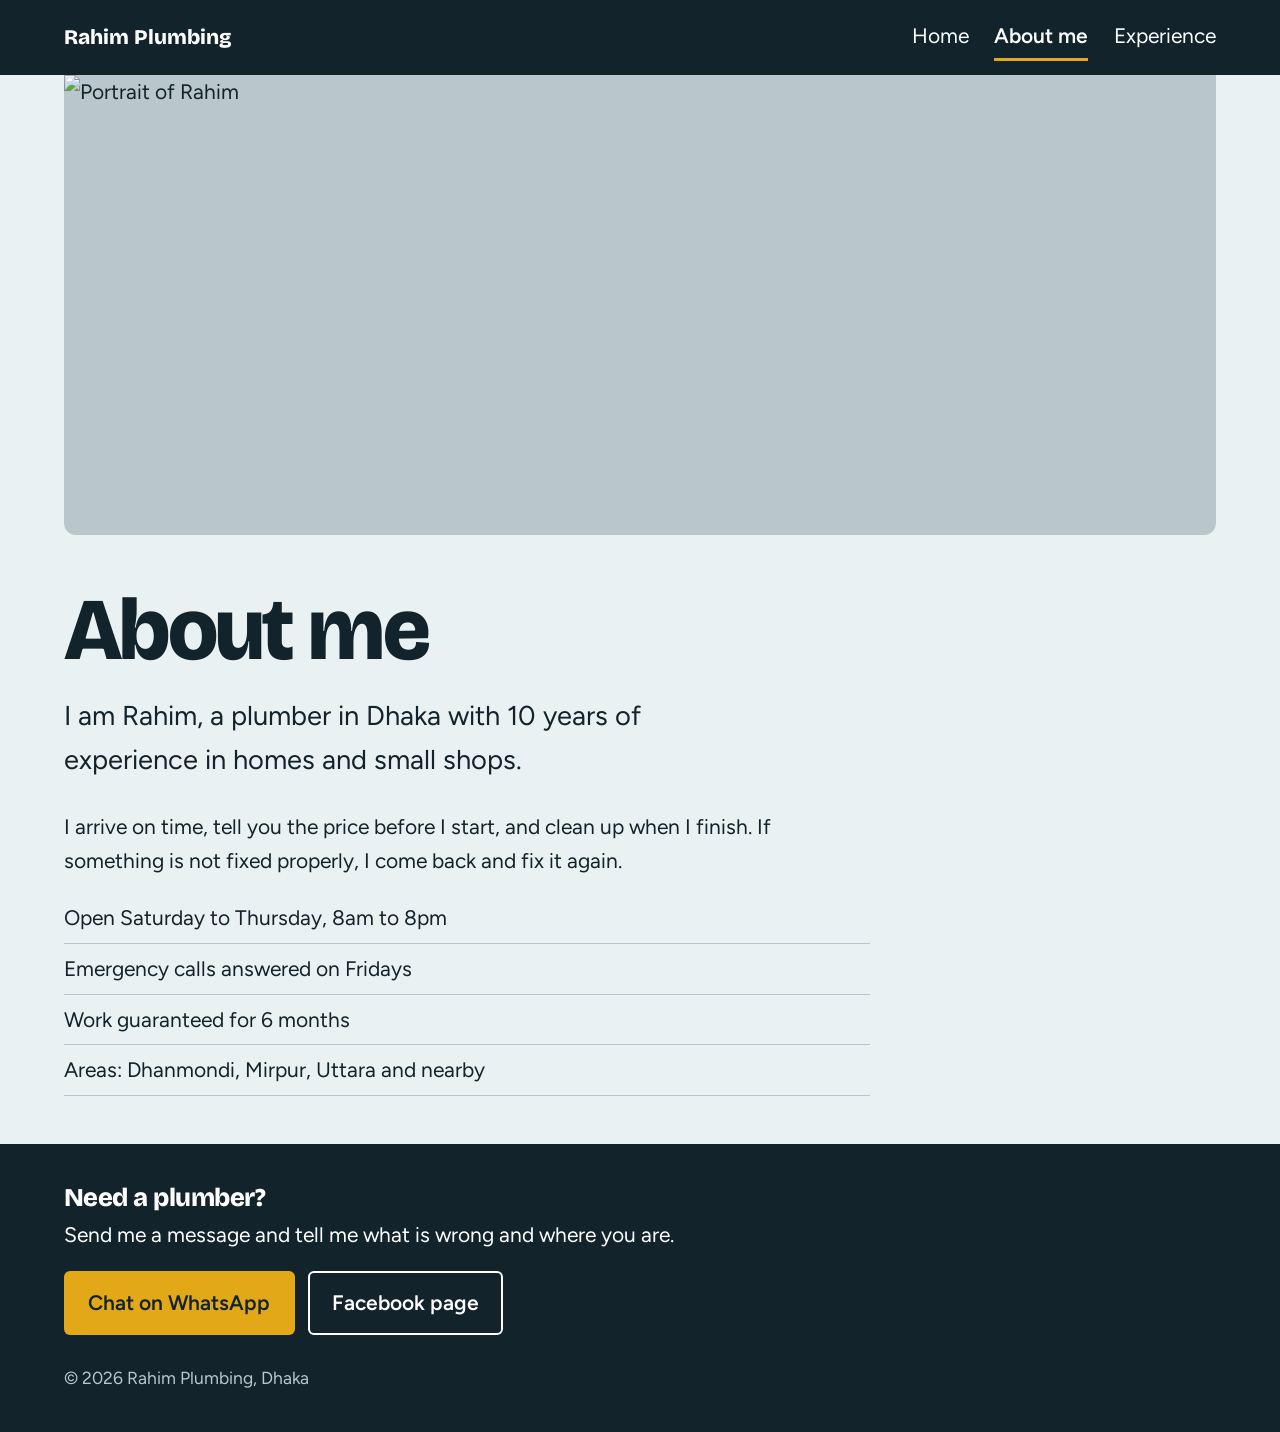
==== about.html @ c221fc40 "Add files via upload" ====
<!DOCTYPE html>
<html lang="en">
<head>
<meta charset="utf-8">
<meta name="viewport" content="width=device-width, initial-scale=1">
<title>About me | Rahim Plumbing</title>
<meta name="description" content="Plumber in Dhaka: leak repair, pipe fitting, bathroom and kitchen installation.">
<link rel="preconnect" href="https://fonts.googleapis.com">
<link rel="preconnect" href="https://fonts.gstatic.com" crossorigin>
<link href="https://fonts.googleapis.com/css2?family=Bricolage+Grotesque:opsz,wght@12..96,500;12..96,800&family=Figtree:wght@400;600&display=swap" rel="stylesheet">
<link rel="stylesheet" href="style.css">
</head>
<body>
<header>
  <a class="logo" href="index.html">Rahim Plumbing</a>
  <nav>
    <a href="index.html">Home</a>
    <a href="about.html" aria-current="page">About me</a>
    <a href="experience.html">Experience</a>
  </nav>
</header>
<main>
  <img class="photo" src="images/about.svg" alt="Portrait of Rahim">
  <section>
    <h1>About me</h1>
    <div class="text">
      <p class="lead">I am Rahim, a plumber in Dhaka with 10 years of experience in homes and small shops.</p>
      <p>I arrive on time, tell you the price before I start, and clean up when I finish. If something is not fixed properly, I come back and fix it again.</p>
      <ul class="facts">
        <li>Open Saturday to Thursday, 8am to 8pm</li>
        <li>Emergency calls answered on Fridays</li>
        <li>Work guaranteed for 6 months</li>
        <li>Areas: Dhanmondi, Mirpur, Uttara and nearby</li>
      </ul>
    </div>
  </section>
</main>
<footer>
  <h2>Need a plumber?</h2>
  <p>Send me a message and tell me what is wrong and where you are.</p>
  <div class="btns">
    <a class="btn main" href="https://wa.me/8801971352929?text=Hello%2C%20I%20need%20a%20plumber" target="_blank" rel="noopener">Chat on WhatsApp</a>
    <a class="btn alt" href="https://www.facebook.com/silmi.saad07" target="_blank" rel="noopener">Facebook page</a>
  </div>
  <small>&copy; 2026 Rahim Plumbing, Dhaka</small>
</footer>
</body>
</html>
---- style.css ----
:root{--chalk:#EAF1F3;--ink:#12232B;--water:#0F6E8C;--brass:#E3A818;--steel:#B9C6CC;--white:#fff;
--head:"Bricolage Grotesque",Georgia,serif;--body:"Figtree",system-ui,sans-serif;--gap:clamp(1.25rem,5vw,5rem)}
*{box-sizing:border-box;margin:0}
html{scroll-behavior:smooth}
body{min-height:100vh;display:flex;flex-direction:column;background:var(--chalk);color:var(--ink);font:400 clamp(17px,1.1vw + 11px,21px)/1.6 var(--body)}
a{color:inherit}
:focus-visible{outline:3px solid var(--brass);outline-offset:3px}
h1,h2,h3{font-family:var(--head);line-height:1.08}
h1{font-size:clamp(2.6rem,8vw,5.5rem);font-weight:800;letter-spacing:-.03em}
h2{font-size:clamp(1.7rem,4.5vw,2.5rem);font-weight:800;letter-spacing:-.02em;margin-bottom:1.2rem}
h3{font-size:1.25rem;font-weight:500;margin-bottom:.3rem}

header{background:var(--ink);color:var(--white);padding:.9rem var(--gap);display:flex;flex-wrap:wrap;gap:.6rem 2rem;align-items:center;justify-content:space-between;position:sticky;top:0;z-index:5}
.logo{font:800 1.3rem var(--head);text-decoration:none}
nav{display:flex;gap:.4rem 1.6rem;flex-wrap:wrap}
nav a{text-decoration:none;padding:.3rem 0;border-bottom:3px solid transparent}
nav a:hover{border-color:var(--steel)}
nav a[aria-current="page"]{border-color:var(--brass);font-weight:600}

main{flex:1;padding:0 var(--gap)}
.photo{display:block;width:100%;height:clamp(200px,38vw,460px);object-fit:cover;border-radius:0 0 12px 12px;background:var(--steel)}
section{padding:3rem 0}
.lead{font-size:1.3em;max-width:36ch;margin:1rem 0 1.8rem}
.text{max-width:62ch}
.btns{display:flex;flex-wrap:wrap;gap:.8rem}
.btn{display:inline-block;padding:.85rem 1.4rem;border-radius:6px;font-weight:600;text-decoration:none;border:2px solid transparent}
.btn.main{background:var(--brass);color:var(--ink)}
.btn.alt{border-color:var(--ink)}
.btn:hover{background:var(--ink);color:var(--white);border-color:var(--ink)}

.grid{display:grid;gap:1.6rem 2.5rem;grid-template-columns:repeat(auto-fit,minmax(240px,1fr))}
.card{background:var(--white);border-left:6px solid var(--water);padding:1.1rem 1.3rem;border-radius:0 8px 8px 0}
.card small{color:var(--water);font-weight:600}
.facts{list-style:none;padding:0;margin-top:1rem;max-width:62ch}
.facts li{padding:.5rem 0;border-bottom:1px solid var(--steel)}

/* Experience: a real sequence of years, so a timeline fits */
.timeline{list-style:none;padding:0 0 0 1.6rem;border-left:12px solid var(--steel);max-width:70ch}
.timeline li{position:relative;padding:0 0 2rem 1.2rem}
.timeline li::before{content:"";position:absolute;left:-2.9rem;top:.35rem;width:30px;height:18px;background:var(--water);border-radius:4px;box-shadow:0 0 0 4px var(--chalk)}
.timeline small{color:var(--water);font-weight:600}

footer{background:var(--ink);color:var(--white);padding:2.5rem var(--gap)}
footer h2{font-size:1.6rem;margin-bottom:.4rem}
footer p{margin-bottom:1.2rem}
footer .btn.alt{border-color:var(--white)}
footer .btn:hover{background:var(--white);color:var(--ink);border-color:var(--white)}
footer small{display:block;margin-top:1.8rem;color:var(--steel)}
@media (prefers-reduced-motion:reduce){html{scroll-behavior:auto}}
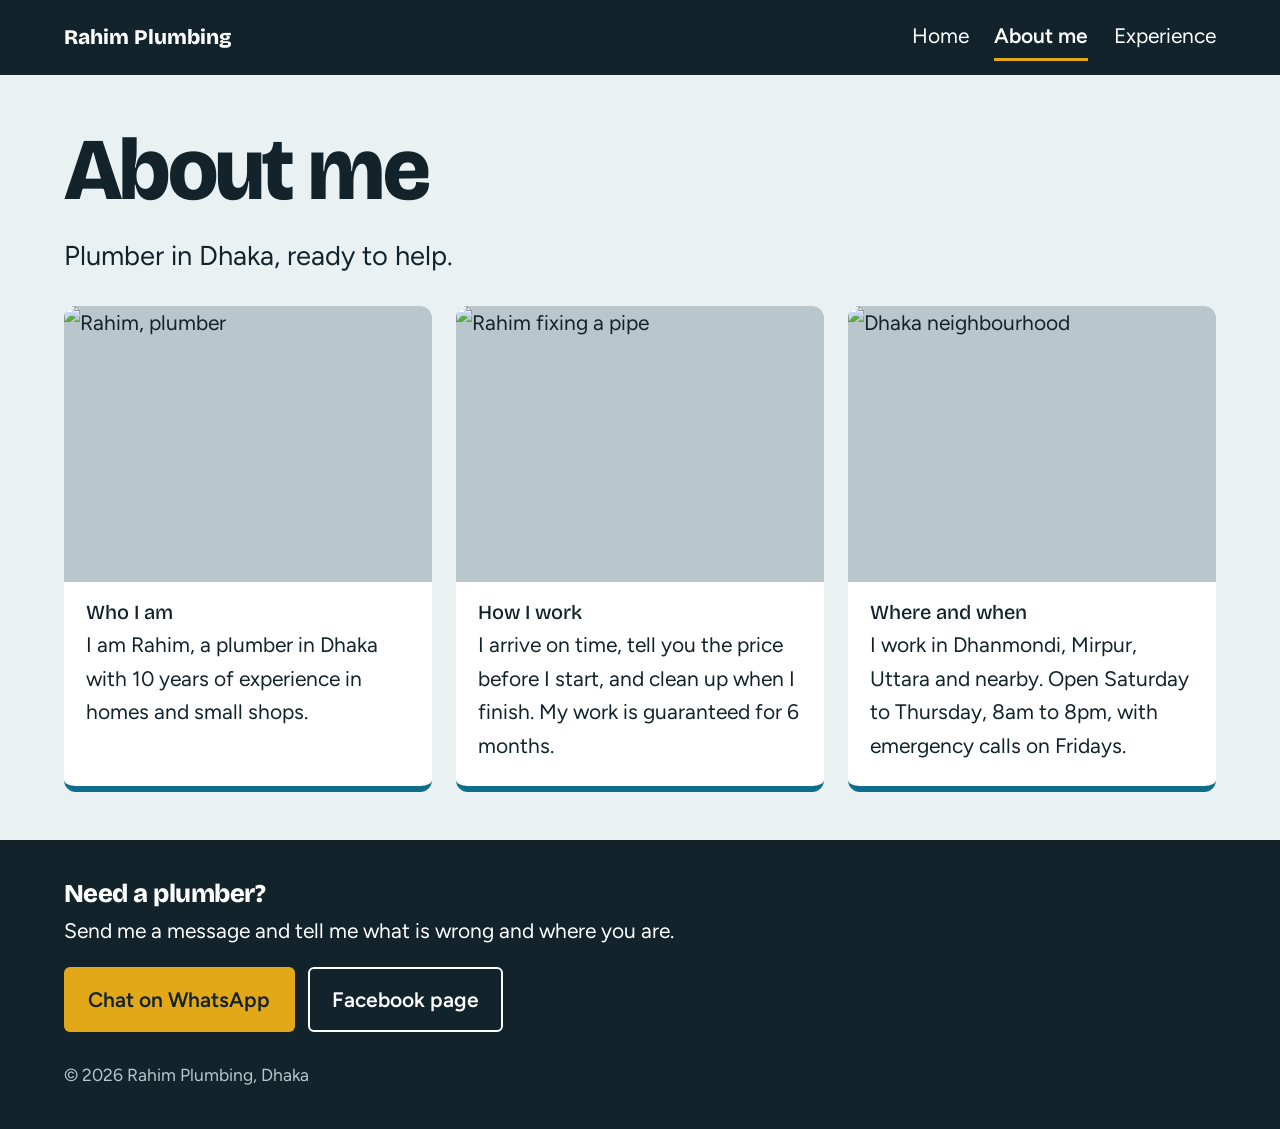
==== commit fd1a2378: "Update about.html" ====
--- a/about.html
+++ b/about.html
@@ -9,6 +9,12 @@
 <link rel="preconnect" href="https://fonts.gstatic.com" crossorigin>
 <link href="https://fonts.googleapis.com/css2?family=Bricolage+Grotesque:opsz,wght@12..96,500;12..96,800&family=Figtree:wght@400;600&display=swap" rel="stylesheet">
 <link rel="stylesheet" href="style.css">
+<style>
+.boxes{display:grid;gap:1.5rem;grid-template-columns:repeat(auto-fit,minmax(260px,1fr));margin-top:1.5rem}
+.box{background:var(--white);border-radius:12px;overflow:hidden;border-bottom:6px solid var(--water)}
+.box img{display:block;width:100%;aspect-ratio:4/3;object-fit:cover;background:var(--steel)}
+.box div{padding:1.2rem 1.4rem 1.5rem}
+</style>
 </head>
 <body>
 <header>
@@ -20,18 +26,31 @@
   </nav>
 </header>
 <main>
-  <img class="photo" src="images/about.svg" alt="Portrait of Rahim">
   <section>
     <h1>About me</h1>
-    <div class="text">
-      <p class="lead">I am Rahim, a plumber in Dhaka with 10 years of experience in homes and small shops.</p>
-      <p>I arrive on time, tell you the price before I start, and clean up when I finish. If something is not fixed properly, I come back and fix it again.</p>
-      <ul class="facts">
-        <li>Open Saturday to Thursday, 8am to 8pm</li>
-        <li>Emergency calls answered on Fridays</li>
-        <li>Work guaranteed for 6 months</li>
-        <li>Areas: Dhanmondi, Mirpur, Uttara and nearby</li>
-      </ul>
+    <p class="lead">Plumber in Dhaka, ready to help.</p>
+    <div class="boxes">
+      <article class="box">
+        <img src="images/about1.png" alt="Rahim, plumber">
+        <div>
+          <h3>Who I am</h3>
+          <p>I am Rahim, a plumber in Dhaka with 10 years of experience in homes and small shops.</p>
+        </div>
+      </article>
+      <article class="box">
+        <img src="images/about2.png" alt="Rahim fixing a pipe">
+        <div>
+          <h3>How I work</h3>
+          <p>I arrive on time, tell you the price before I start, and clean up when I finish. My work is guaranteed for 6 months.</p>
+        </div>
+      </article>
+      <article class="box">
+        <img src="images/about3.png" alt="Dhaka neighbourhood">
+        <div>
+          <h3>Where and when</h3>
+          <p>I work in Dhanmondi, Mirpur, Uttara and nearby. Open Saturday to Thursday, 8am to 8pm, with emergency calls on Fridays.</p>
+        </div>
+      </article>
     </div>
   </section>
 </main>
--- a/style.css
+++ b/style.css
@@ -18,8 +18,11 @@
 nav a[aria-current="page"]{border-color:var(--brass);font-weight:600}
 
 main{flex:1;padding:0 var(--gap)}
-.photo{display:block;width:100%;height:clamp(200px,38vw,460px);object-fit:cover;border-radius:0 0 12px 12px;background:var(--steel)}
+.photo{display:block;width:100%;height:clamp(280px,42vw,540px);object-fit:cover;object-position:center 28%;border-radius:0 0 12px 12px;background:var(--steel)}
 section{padding:3rem 0}
+.hero{display:grid;gap:2rem 4rem;align-items:center;padding:2rem 0 3rem}
+.portrait{display:block;width:100%;max-width:520px;aspect-ratio:3/4;object-fit:cover;object-position:center top;border-radius:12px;background:var(--steel)}
+@media (min-width:800px){.hero{grid-template-columns:minmax(280px,.8fr) 1.2fr;min-height:calc(100vh - 4.5rem)}}
 .lead{font-size:1.3em;max-width:36ch;margin:1rem 0 1.8rem}
 .text{max-width:62ch}
 .btns{display:flex;flex-wrap:wrap;gap:.8rem}
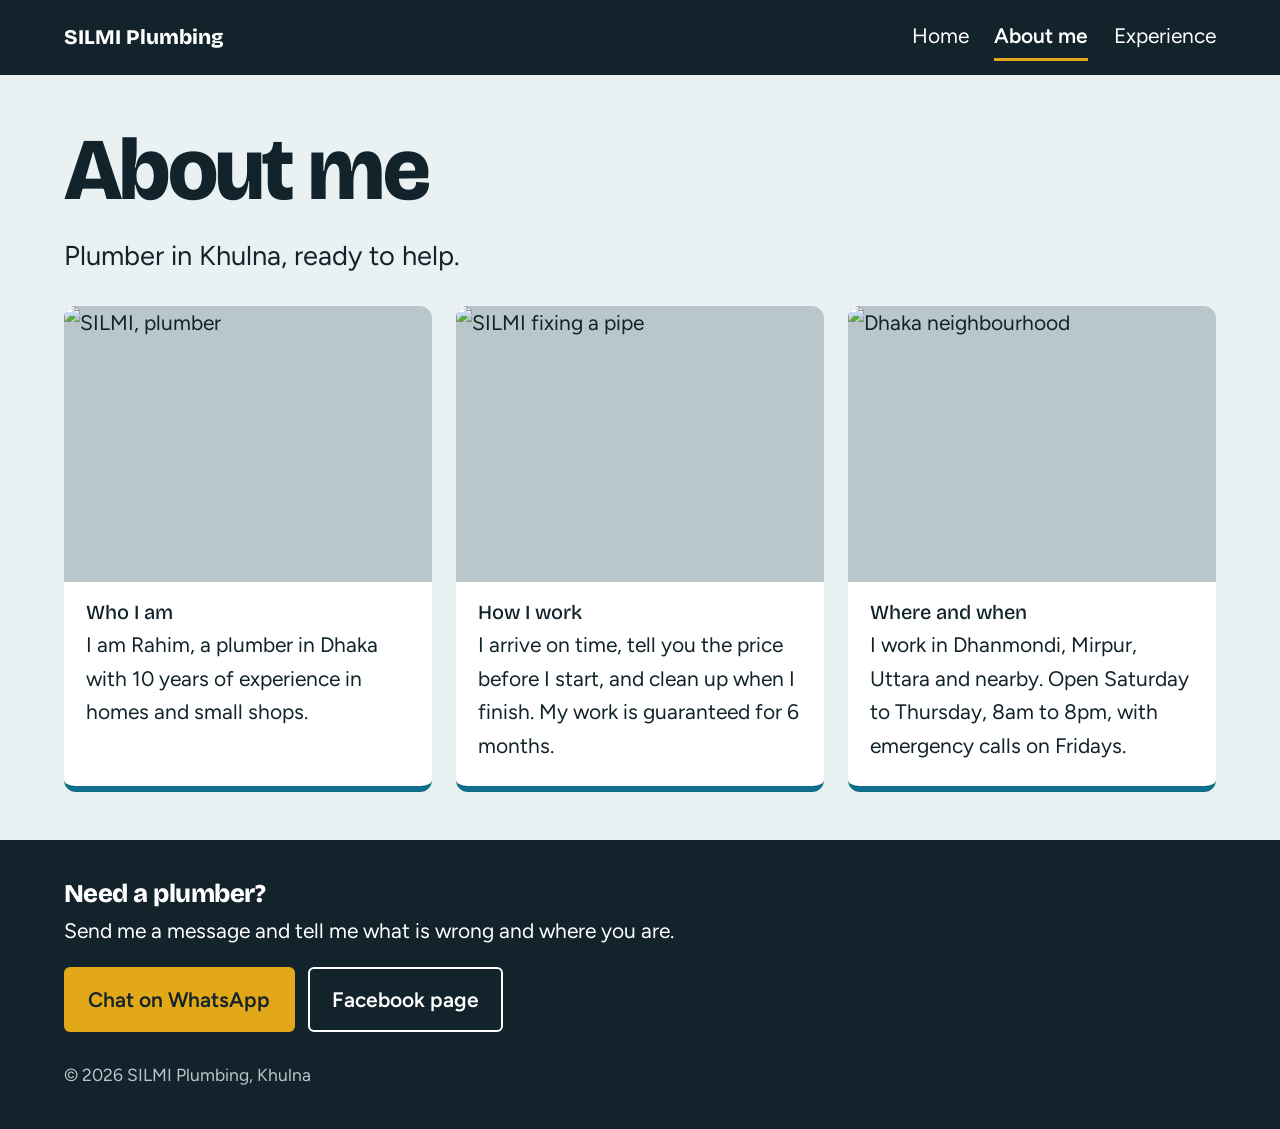
==== commit 1cec57c5: "Update about.html" ====
--- a/about.html
+++ b/about.html
@@ -3,7 +3,7 @@
 <head>
 <meta charset="utf-8">
 <meta name="viewport" content="width=device-width, initial-scale=1">
-<title>About me | Rahim Plumbing</title>
+<title>About me | SILMI Plumbing</title>
 <meta name="description" content="Plumber in Dhaka: leak repair, pipe fitting, bathroom and kitchen installation.">
 <link rel="preconnect" href="https://fonts.googleapis.com">
 <link rel="preconnect" href="https://fonts.gstatic.com" crossorigin>
@@ -18,7 +18,7 @@
 </head>
 <body>
 <header>
-  <a class="logo" href="index.html">Rahim Plumbing</a>
+  <a class="logo" href="index.html">SILMI Plumbing</a>
   <nav>
     <a href="index.html">Home</a>
     <a href="about.html" aria-current="page">About me</a>
@@ -28,17 +28,17 @@
 <main>
   <section>
     <h1>About me</h1>
-    <p class="lead">Plumber in Dhaka, ready to help.</p>
+    <p class="lead">Plumber in Khulna, ready to help.</p>
     <div class="boxes">
       <article class="box">
-        <img src="images/about1.png" alt="Rahim, plumber">
+        <img src="images/about1.png" alt="SILMI, plumber">
         <div>
           <h3>Who I am</h3>
           <p>I am Rahim, a plumber in Dhaka with 10 years of experience in homes and small shops.</p>
         </div>
       </article>
       <article class="box">
-        <img src="images/about2.png" alt="Rahim fixing a pipe">
+        <img src="images/about2.png" alt="SILMI fixing a pipe">
         <div>
           <h3>How I work</h3>
           <p>I arrive on time, tell you the price before I start, and clean up when I finish. My work is guaranteed for 6 months.</p>
@@ -61,7 +61,7 @@
     <a class="btn main" href="https://wa.me/8801971352929?text=Hello%2C%20I%20need%20a%20plumber" target="_blank" rel="noopener">Chat on WhatsApp</a>
     <a class="btn alt" href="https://www.facebook.com/silmi.saad07" target="_blank" rel="noopener">Facebook page</a>
   </div>
-  <small>&copy; 2026 Rahim Plumbing, Dhaka</small>
+  <small>&copy; 2026 SILMI Plumbing, Khulna</small>
 </footer>
 </body>
 </html>
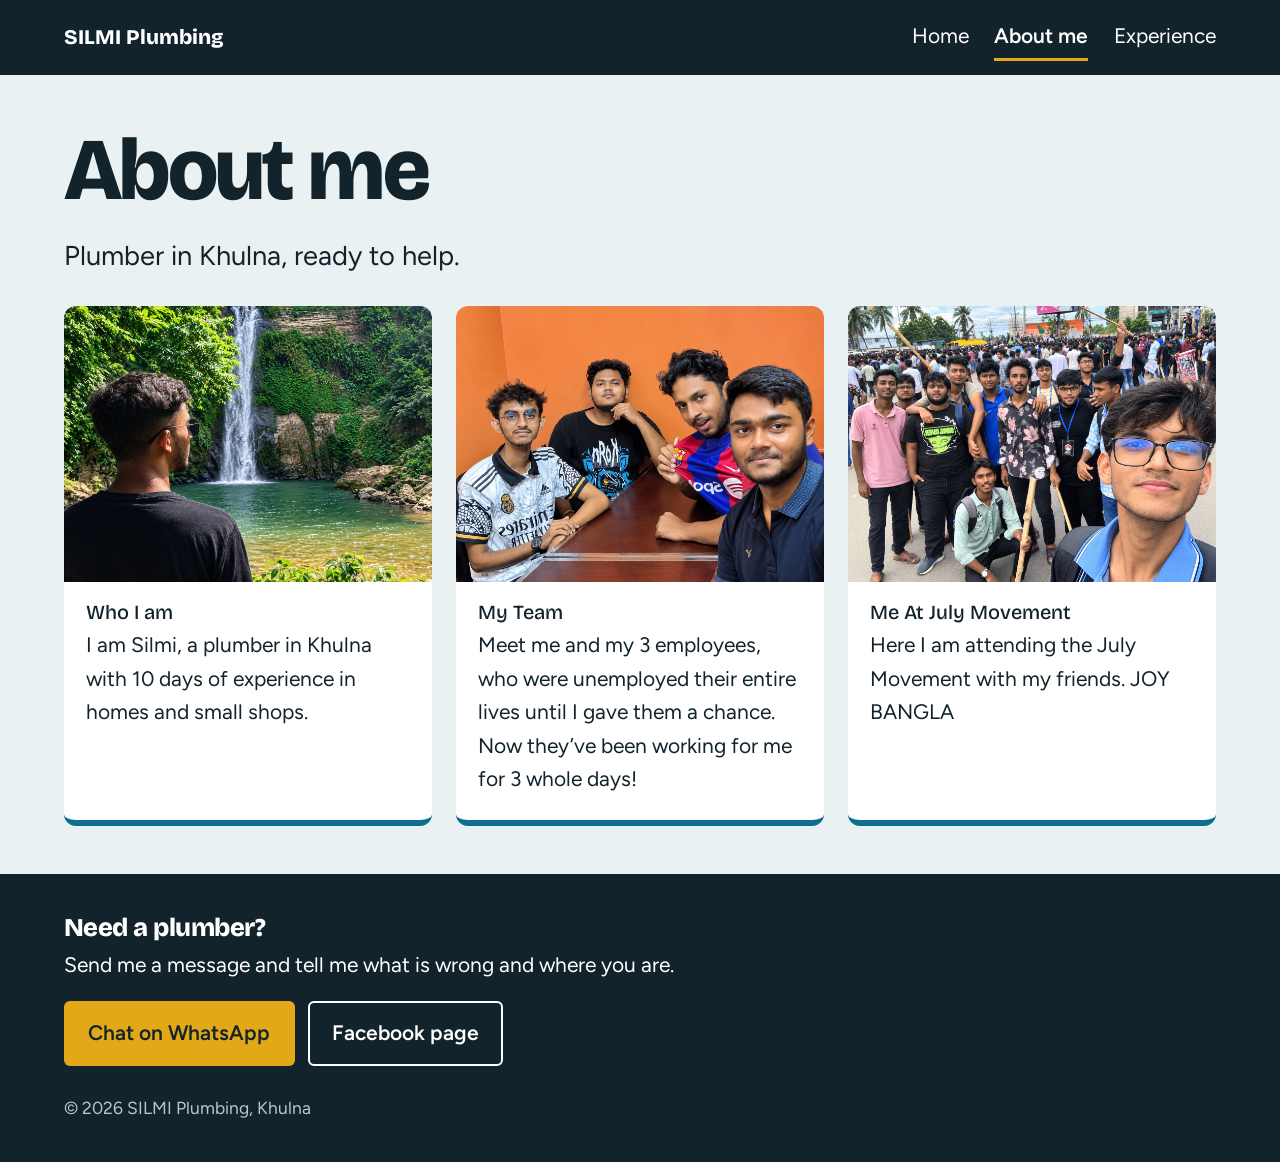
==== commit 61f74f84: "Update about.html" ====
--- a/about.html
+++ b/about.html
@@ -34,21 +34,21 @@
         <img src="images/about1.png" alt="SILMI, plumber">
         <div>
           <h3>Who I am</h3>
-          <p>I am Rahim, a plumber in Dhaka with 10 years of experience in homes and small shops.</p>
+          <p>I am Silmi, a plumber in Khulna with 10 days of experience in homes and small shops.</p>
         </div>
       </article>
       <article class="box">
         <img src="images/about2.png" alt="SILMI fixing a pipe">
         <div>
-          <h3>How I work</h3>
-          <p>I arrive on time, tell you the price before I start, and clean up when I finish. My work is guaranteed for 6 months.</p>
+          <h3>My Team</h3>
+          <p>Meet me and my 3 employees, who were unemployed their entire lives until I gave them a chance. Now they’ve been working for me for 3 whole days!</p>
         </div>
       </article>
       <article class="box">
         <img src="images/about3.png" alt="Dhaka neighbourhood">
         <div>
-          <h3>Where and when</h3>
-          <p>I work in Dhanmondi, Mirpur, Uttara and nearby. Open Saturday to Thursday, 8am to 8pm, with emergency calls on Fridays.</p>
+          <h3>Me At July Movement</h3>
+          <p> Here I am attending the July Movement with my friends. JOY BANGLA </p>
         </div>
       </article>
     </div>
